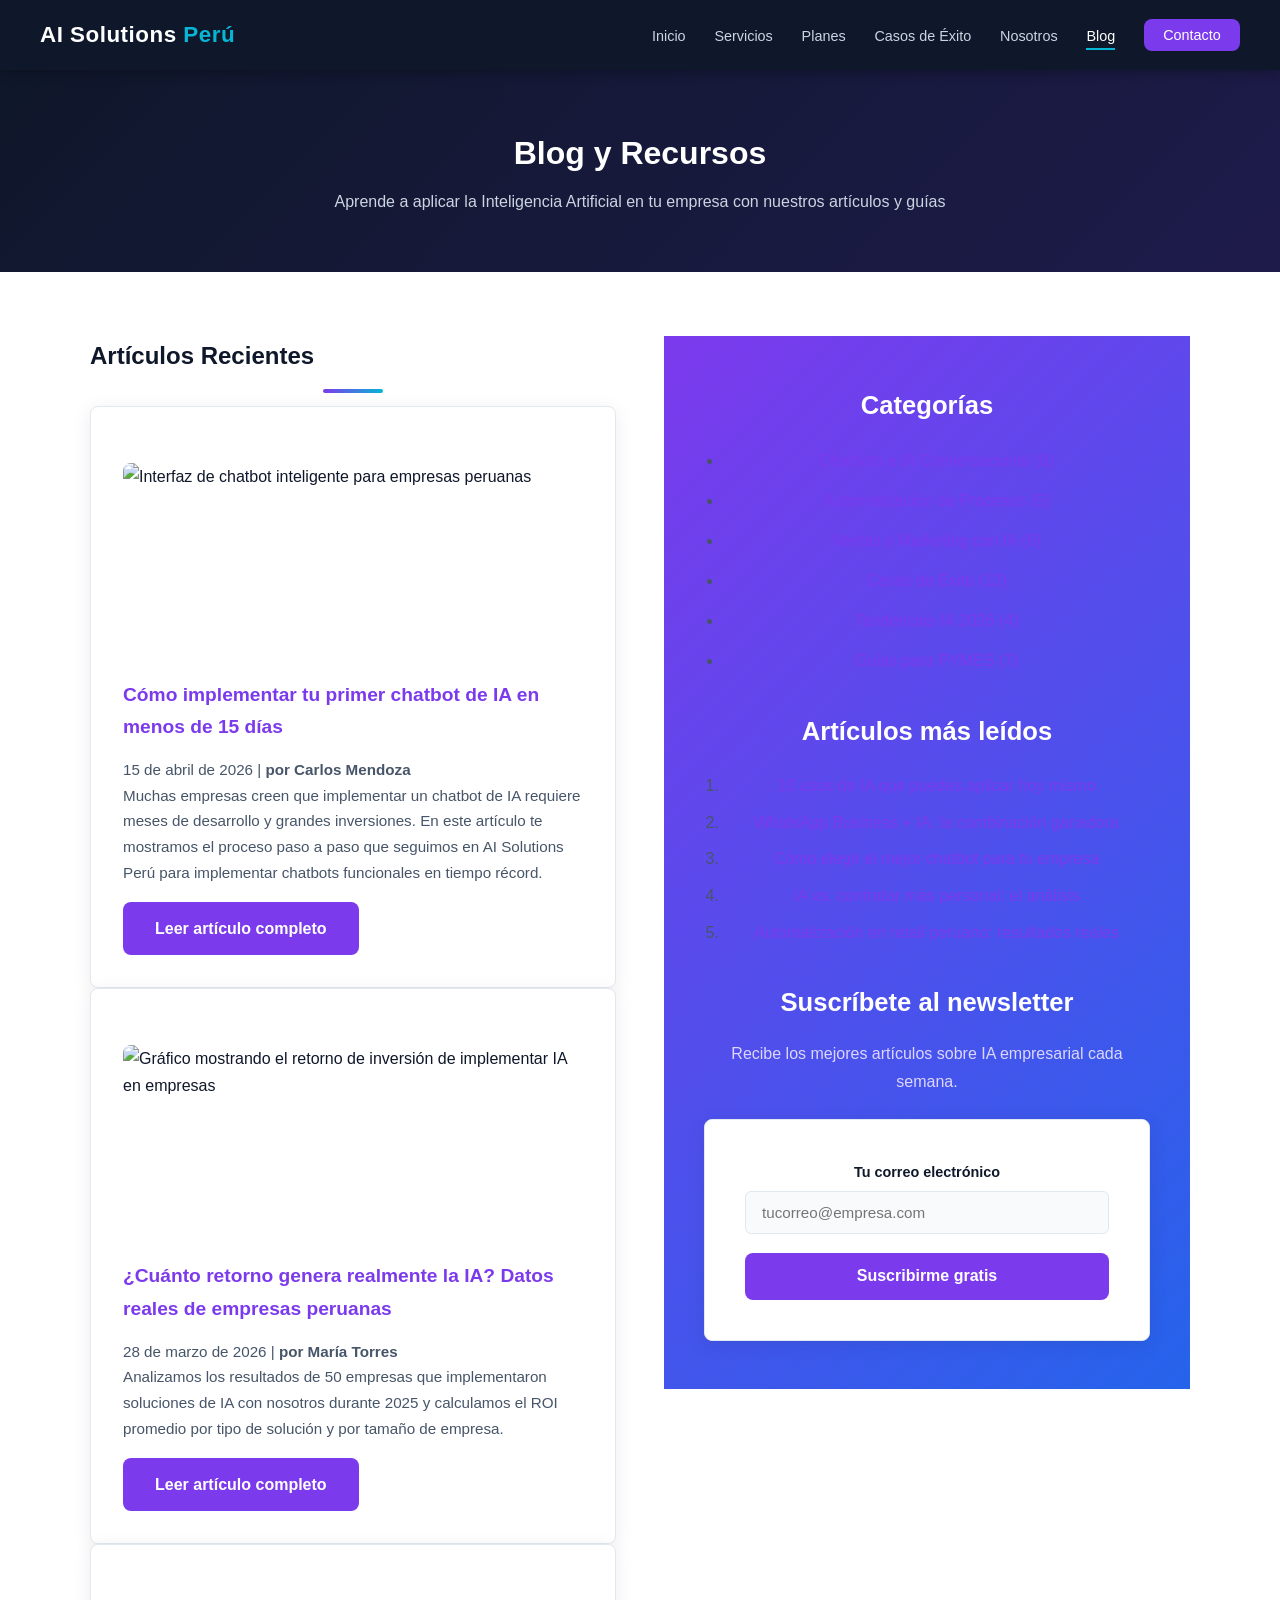
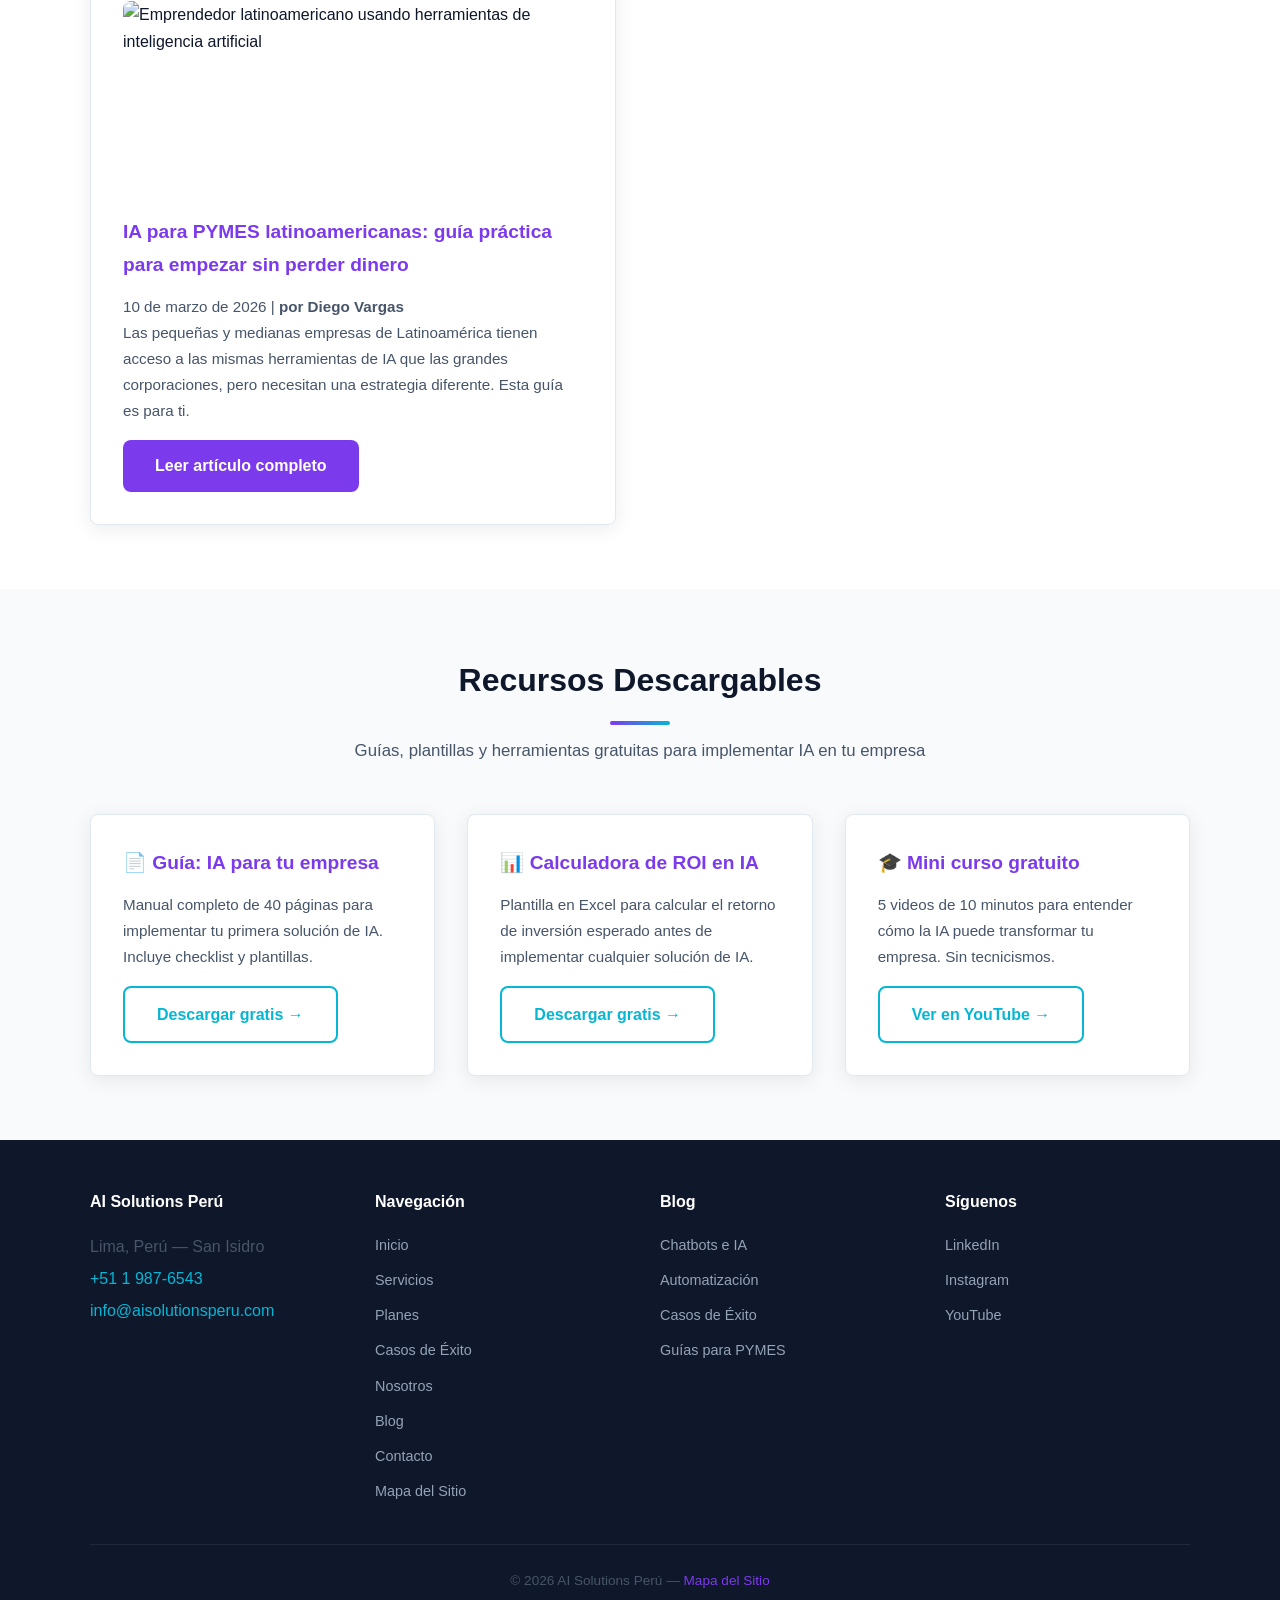
==== blog.html @ 63f5bf4a "Add files via upload" ====
<!DOCTYPE html>
<html lang="es">

<head>
    <meta charset="UTF-8">
    <meta name="viewport" content="width=device-width, initial-scale=1.0">
    <meta name="description" content="Blog y recursos sobre Inteligencia Artificial para empresas. Artículos, guías y consejos de AI Solutions Perú para potenciar tu negocio con IA.">
    <meta name="author" content="AI Solutions Perú">
    <title>Blog y Recursos | AI Solutions Perú</title>
    <link rel="stylesheet" href="css/styles.css">
</head>

<body>

    <header>
        <div class="logo-header">
            <h1>AI Solutions <span>Perú</span></h1>
        </div>
        <nav aria-label="Navegación principal">
            <ul>
                <li><a href="index.html">Inicio</a></li>
                <li><a href="servicios.html">Servicios</a></li>
                <li><a href="planes.html">Planes</a></li>
                <li><a href="casos.html">Casos de Éxito</a></li>
                <li><a href="nosotros.html">Nosotros</a></li>
                <li><a href="blog.html" class="activo">Blog</a></li>
                <li><a href="contacto.html" class="btn-nav">Contacto</a></li>
            </ul>
        </nav>
    </header>

    <main>

        <section class="banner-pagina" aria-label="Encabezado página Blog">
            <h2>Blog y Recursos</h2>
            <p>Aprende a aplicar la Inteligencia Artificial en tu empresa con nuestros artículos y guías</p>
        </section>

        <!-- SECCIÓN: Artículos principales + aside -->
        <section aria-label="Artículos del blog">
            <div class="contenedor">
                <div class="dos-columnas">

                    <!-- Columna de artículos -->
                    <div>
                        <h2>Artículos Recientes</h2>
                        <div class="linea-color"></div>

                        <!-- Artículo 1 -->
                        <article class="tarjeta" aria-label="Artículo: Cómo implementar un chatbot en tu empresa">
                            <figure>
                                <img
                                    src="https://placehold.co/600x250/7C3AED/FFFFFF?text=Chatbots+para+Empresas"
                                    alt="Interfaz de chatbot inteligente para empresas peruanas"
                                    width="600"
                                    height="250">
                            </figure>
                            <h3>Cómo implementar tu primer chatbot de IA en menos de 15 días</h3>
                            <p>
                                <time datetime="2026-04-15">15 de abril de 2026</time> |
                                <strong>por Carlos Mendoza</strong>
                            </p>
                            <p>
                                Muchas empresas creen que implementar un chatbot de IA requiere meses
                                de desarrollo y grandes inversiones. En este artículo te mostramos el
                                proceso paso a paso que seguimos en AI Solutions Perú para implementar
                                chatbots funcionales en tiempo récord.
                            </p>
                            <a href="#articulo1" class="btn-primario btn-inline">Leer artículo completo</a>
                        </article>

                        <!-- Artículo 2 -->
                        <article class="tarjeta" aria-label="Artículo: ROI de la automatización con IA">
                            <figure>
                                <img
                                    src="https://placehold.co/600x250/2563EB/FFFFFF?text=ROI+de+la+IA"
                                    alt="Gráfico mostrando el retorno de inversión de implementar IA en empresas"
                                    width="600"
                                    height="250">
                            </figure>
                            <h3>¿Cuánto retorno genera realmente la IA? Datos reales de empresas peruanas</h3>
                            <p>
                                <time datetime="2026-03-28">28 de marzo de 2026</time> |
                                <strong>por María Torres</strong>
                            </p>
                            <p>
                                Analizamos los resultados de 50 empresas que implementaron soluciones
                                de IA con nosotros durante 2025 y calculamos el ROI promedio por tipo
                                de solución y por tamaño de empresa.
                            </p>
                            <a href="#articulo2" class="btn-primario btn-inline">Leer artículo completo</a>
                        </article>

                        <!-- Artículo 3 -->
                        <article class="tarjeta" aria-label="Artículo: IA para pymes en Latinoamérica">
                            <figure>
                                <img
                                    src="https://placehold.co/600x250/06B6D4/0F172A?text=IA+para+PYMES"
                                    alt="Emprendedor latinoamericano usando herramientas de inteligencia artificial"
                                    width="600"
                                    height="250">
                            </figure>
                            <h3>IA para PYMES latinoamericanas: guía práctica para empezar sin perder dinero</h3>
                            <p>
                                <time datetime="2026-03-10">10 de marzo de 2026</time> |
                                <strong>por Diego Vargas</strong>
                            </p>
                            <p>
                                Las pequeñas y medianas empresas de Latinoamérica tienen acceso a
                                las mismas herramientas de IA que las grandes corporaciones, pero
                                necesitan una estrategia diferente. Esta guía es para ti.
                            </p>
                            <a href="#articulo3" class="btn-primario btn-inline">Leer artículo completo</a>
                        </article>
                    </div>

                    <!-- ASIDE: Sidebar del blog -->
                    <aside aria-label="Categorías y recursos del blog">

                        <div class="tarjeta tarjeta-sidebar">
                            <h3>Categorías</h3>
                            <ul class="lista-viñeta">
                                <li><a href="#">Chatbots e IA Conversacional (8)</a></li>
                                <li><a href="#">Automatización de Procesos (5)</a></li>
                                <li><a href="#">Ventas y Marketing con IA (6)</a></li>
                                <li><a href="#">Casos de Éxito (12)</a></li>
                                <li><a href="#">Tendencias IA 2026 (4)</a></li>
                                <li><a href="#">Guías para PYMES (7)</a></li>
                            </ul>
                        </div>

                        <div class="tarjeta tarjeta-sidebar">
                            <h3>Artículos más leídos</h3>
                            <ol class="lista-numerada">
                                <li><a href="#">10 usos de IA que puedes aplicar hoy mismo</a></li>
                                <li><a href="#">WhatsApp Business + IA: la combinación ganadora</a></li>
                                <li><a href="#">Cómo elegir el mejor chatbot para tu empresa</a></li>
                                <li><a href="#">IA vs. contratar más personal: el análisis</a></li>
                                <li><a href="#">Automatización en retail peruano: resultados reales</a></li>
                            </ol>
                        </div>

                        <div class="tarjeta">
                            <h3>Suscríbete al newsletter</h3>
                            <p >
                                Recibe los mejores artículos sobre IA empresarial cada semana.
                            </p>
                            <form action="#" method="post" aria-label="Formulario de suscripción al newsletter">
                                <div class="grupo-campo">
                                    <label for="email-newsletter">Tu correo electrónico</label>
                                    <input
                                        type="email"
                                        id="email-newsletter"
                                        name="email-newsletter"
                                        placeholder="tucorreo@empresa.com"
                                        required>
                                </div>
                                <button type="submit" class="btn-suscribir">
                                    Suscribirme gratis
                                </button>
                            </form>
                        </div>

                    </aside><!-- fin aside -->

                </div><!-- fin .dos-columnas -->
            </div>
        </section>

        <!-- Recursos descargables -->
        <section class="seccion-gris" aria-label="Recursos descargables">
            <div class="contenedor">
                <div class="titulo-seccion">
                    <h2>Recursos Descargables</h2>
                    <div class="linea-color"></div>
                    <p>Guías, plantillas y herramientas gratuitas para implementar IA en tu empresa</p>
                </div>
                <div class="grid-articulos">
                    <article class="tarjeta">
                        <h3>📄 Guía: IA para tu empresa</h3>
                        <p>Manual completo de 40 páginas para implementar tu primera solución de IA. Incluye checklist y plantillas.</p>
                        <a href="#" class="btn-secundario btn-inline">Descargar gratis →</a>
                    </article>
                    <article class="tarjeta">
                        <h3>📊 Calculadora de ROI en IA</h3>
                        <p>Plantilla en Excel para calcular el retorno de inversión esperado antes de implementar cualquier solución de IA.</p>
                        <a href="#" class="btn-secundario btn-inline">Descargar gratis →</a>
                    </article>
                    <article class="tarjeta">
                        <h3>🎓 Mini curso gratuito</h3>
                        <p>5 videos de 10 minutos para entender cómo la IA puede transformar tu empresa. Sin tecnicismos.</p>
                        <a href="https://www.youtube.com" target="_blank" rel="noopener noreferrer" class="btn-secundario btn-inline">Ver en YouTube →</a>
                    </article>
                </div>
            </div>
        </section>

    </main>

    <footer>
        <div class="footer-grid">
            <div>
                <h4>AI Solutions Perú</h4>
                <address>
                    Lima, Perú — San Isidro<br>
                    <a href="tel:+5119876543">+51 1 987-6543</a><br>
                    <a href="mailto:info@aisolutionsperu.com">info@aisolutionsperu.com</a>
                </address>
            </div>
            <div>
                <h4>Navegación</h4>
                <ul>
                    <li><a href="index.html">Inicio</a></li>
                    <li><a href="servicios.html">Servicios</a></li>
                    <li><a href="planes.html">Planes</a></li>
                    <li><a href="casos.html">Casos de Éxito</a></li>
                    <li><a href="nosotros.html">Nosotros</a></li>
                    <li><a href="blog.html">Blog</a></li>
                    <li><a href="contacto.html">Contacto</a></li>
                    <li><a href="sitemap.html">Mapa del Sitio</a></li>
                </ul>
            </div>
            <div>
                <h4>Blog</h4>
                <ul>
                    <li><a href="#">Chatbots e IA</a></li>
                    <li><a href="#">Automatización</a></li>
                    <li><a href="#">Casos de Éxito</a></li>
                    <li><a href="#">Guías para PYMES</a></li>
                </ul>
            </div>
            <div>
                <h4>Síguenos</h4>
                <ul>
                    <li><a href="https://www.linkedin.com" target="_blank" rel="noopener noreferrer">LinkedIn</a></li>
                    <li><a href="https://www.instagram.com" target="_blank" rel="noopener noreferrer">Instagram</a></li>
                    <li><a href="https://www.youtube.com" target="_blank" rel="noopener noreferrer">YouTube</a></li>
                </ul>
            </div>
        </div>
        <div class="footer-bottom">
            <p>&copy; <time datetime="2026">2026</time> AI Solutions Perú — <a href="sitemap.html">Mapa del Sitio</a></p>
        </div>
    </footer>

</body>
</html>
---- css/styles.css ----
/* ============================================================
   AI Solutions Perú — Hoja de estilos externa
   Archivo: css/styles.css
   Descripción: Estilos globales para el sitio web de la empresa
   Paleta: Violeta (#7C3AED), Azul (#2563EB), Cian (#06B6D4)
   ============================================================ */

/* ---------- RESET Y VARIABLES ---------- */
* {
    margin: 0;
    padding: 0;
    box-sizing: border-box;
}

:root {
    --color-primario:   #7C3AED;
    --color-secundario: #2563EB;
    --color-acento:     #06B6D4;
    --color-oscuro:     #0F172A;
    --color-gris:       #475569;
    --color-gris-claro: #94A3B8;
    --color-borde:      #E2E8F0;
    --color-fondo:      #F8FAFC;
    --color-blanco:     #FFFFFF;
    --fuente-base:      'Segoe UI', Tahoma, Geneva, Verdana, sans-serif;
    --radio-borde:      8px;
    --sombra:           0 4px 20px rgba(0, 0, 0, 0.08);
}

/* ---------- BASE ---------- */
html {
    scroll-behavior: smooth;
}

body {
    font-family: var(--fuente-base);
    color: var(--color-oscuro);
    background-color: var(--color-blanco);
    line-height: 1.7;
    font-size: 16px;
}

img {
    max-width: 100%;
    height: auto;
    display: block;
}

a {
    color: var(--color-primario);
    text-decoration: none;
    transition: color 0.3s ease;
}

a:hover {
    color: var(--color-acento);
}

ul {
    list-style: none;
}

/* ---------- ENCABEZADO / HEADER ---------- */
header {
    background-color: var(--color-oscuro);
    color: var(--color-blanco);
    padding: 1rem 2.5rem;
    display: flex;
    justify-content: space-between;
    align-items: center;
    position: sticky;
    top: 0;
    z-index: 1000;
    box-shadow: 0 2px 12px rgba(0,0,0,0.3);
}

.logo-header h1 {
    font-size: 1.4rem;
    color: var(--color-blanco);
    letter-spacing: 0.5px;
}

.logo-header h1 span {
    color: var(--color-acento);
}

/* ---------- NAVEGACIÓN ---------- */
nav ul {
    display: flex;
    gap: 1.8rem;
    align-items: center;
}

nav ul li a {
    color: #CBD5E1;
    font-size: 0.9rem;
    font-weight: 500;
    padding: 0.3rem 0;
    border-bottom: 2px solid transparent;
    transition: all 0.3s ease;
}

nav ul li a:hover,
nav ul li a.activo {
    color: var(--color-blanco);
    border-bottom-color: var(--color-acento);
}

nav ul li a.btn-nav {
    background-color: var(--color-primario);
    color: var(--color-blanco);
    padding: 0.5rem 1.2rem;
    border-radius: var(--radio-borde);
    border-bottom: none;
}

nav ul li a.btn-nav:hover {
    background-color: var(--color-acento);
}

/* ---------- MAIN ---------- */
main {
    min-height: 70vh;
}

/* ---------- SECCIONES ---------- */
section {
    padding: 4rem 2.5rem;
}

.contenedor {
    max-width: 1100px;
    margin: 0 auto;
}

/* ---------- HERO ---------- */
.hero {
    background: linear-gradient(135deg, var(--color-oscuro) 0%, #1E1B4B 50%, #0C4A6E 100%);
    color: var(--color-blanco);
    text-align: center;
    padding: 6rem 2.5rem;
}

.hero h2 {
    font-size: 2.6rem;
    margin-bottom: 1.2rem;
    line-height: 1.2;
}

.hero h2 span {
    color: var(--color-acento);
}

.hero p {
    font-size: 1.15rem;
    color: #CBD5E1;
    margin-bottom: 2rem;
    max-width: 640px;
    margin-left: auto;
    margin-right: auto;
}

.hero-botones {
    display: flex;
    gap: 1rem;
    justify-content: center;
    flex-wrap: wrap;
}

/* ---------- BOTONES ---------- */
.btn-primario {
    display: inline-block;
    background-color: var(--color-primario);
    color: var(--color-blanco);
    padding: 0.8rem 2rem;
    border-radius: var(--radio-borde);
    font-weight: 600;
    transition: background-color 0.3s ease, transform 0.2s ease;
}

.btn-primario:hover {
    background-color: #6D28D9;
    color: var(--color-blanco);
    transform: translateY(-2px);
}

.btn-secundario {
    display: inline-block;
    border: 2px solid var(--color-acento);
    color: var(--color-acento);
    padding: 0.8rem 2rem;
    border-radius: var(--radio-borde);
    font-weight: 600;
    transition: all 0.3s ease;
}

.btn-secundario:hover {
    background-color: var(--color-acento);
    color: var(--color-oscuro);
}

/* ---------- TÍTULOS DE SECCIÓN ---------- */
.titulo-seccion {
    text-align: center;
    margin-bottom: 3rem;
}

.titulo-seccion h2 {
    font-size: 2rem;
    color: var(--color-oscuro);
    margin-bottom: 0.5rem;
}

.titulo-seccion p {
    color: var(--color-gris);
    font-size: 1.05rem;
    max-width: 600px;
    margin: 0 auto;
}

.linea-color {
    width: 60px;
    height: 4px;
    background: linear-gradient(90deg, var(--color-primario), var(--color-acento));
    margin: 0.8rem auto;
    border-radius: 2px;
}

/* ---------- GRID DE ARTÍCULOS ---------- */
.grid-articulos {
    display: grid;
    grid-template-columns: repeat(auto-fit, minmax(240px, 1fr));
    gap: 2rem;
}

/* ---------- ARTICLE / TARJETA ---------- */
article.tarjeta {
    background-color: var(--color-blanco);
    border: 1px solid var(--color-borde);
    border-radius: var(--radio-borde);
    padding: 2rem;
    box-shadow: var(--sombra);
    transition: transform 0.3s ease, box-shadow 0.3s ease;
}

article.tarjeta:hover {
    transform: translateY(-4px);
    box-shadow: 0 8px 30px rgba(124, 58, 237, 0.12);
}

article.tarjeta h3 {
    color: var(--color-primario);
    font-size: 1.2rem;
    margin-bottom: 0.8rem;
}

article.tarjeta p {
    color: var(--color-gris);
    font-size: 0.95rem;
}

article.tarjeta ul {
    list-style: disc;
    padding-left: 1.2rem;
    color: var(--color-gris);
    font-size: 0.9rem;
    margin-top: 0.8rem;
}

article.tarjeta ul li {
    margin-bottom: 0.4rem;
}

.icono-servicio {
    font-size: 2.2rem;
    margin-bottom: 1rem;
}

/* ---------- SECTION FONDO GRIS ---------- */
.seccion-gris {
    background-color: var(--color-fondo);
}

/* ---------- ASIDE ---------- */
aside {
    background: linear-gradient(135deg, var(--color-primario), var(--color-secundario));
    color: var(--color-blanco);
    padding: 3rem 2.5rem;
    text-align: center;
}

aside h3 {
    font-size: 1.6rem;
    margin-bottom: 1rem;
}

aside p {
    margin-bottom: 1.5rem;
    color: #DDD6FE;
    max-width: 500px;
    margin-left: auto;
    margin-right: auto;
}

aside .btn-cta {
    display: inline-block;
    background-color: var(--color-blanco);
    color: var(--color-primario);
    padding: 0.9rem 2.5rem;
    border-radius: var(--radio-borde);
    font-weight: 700;
    font-size: 1rem;
    transition: transform 0.3s ease;
}

aside .btn-cta:hover {
    transform: scale(1.05);
    color: var(--color-primario);
}

/* ---------- TABLA DE PLANES ---------- */
.tabla-contenedor {
    overflow-x: auto;
}

table {
    width: 100%;
    border-collapse: collapse;
    margin-top: 1rem;
    font-size: 0.95rem;
}

table caption {
    font-size: 1rem;
    font-weight: 600;
    color: var(--color-gris);
    margin-bottom: 1rem;
    text-align: left;
}

thead {
    background: linear-gradient(135deg, var(--color-primario), var(--color-secundario));
    color: var(--color-blanco);
}

thead th {
    padding: 1rem 1.5rem;
    text-align: center;
    font-size: 1rem;
}

thead th:first-child {
    text-align: left;
}

tbody tr {
    border-bottom: 1px solid var(--color-borde);
    transition: background-color 0.2s;
}

tbody tr:hover {
    background-color: #EDE9FE;
}

tbody td {
    padding: 0.9rem 1.5rem;
    color: var(--color-gris);
    text-align: center;
}

tbody td:first-child {
    text-align: left;
    color: var(--color-oscuro);
    font-weight: 500;
}

tfoot {
    background-color: var(--color-fondo);
}

tfoot td {
    padding: 0.8rem 1.5rem;
    font-size: 0.85rem;
    color: var(--color-gris-claro);
}

.check { color: #10B981; font-weight: bold; }
.cruz  { color: #EF4444; font-weight: bold; }
.plan-destacado { background-color: #EDE9FE; }

/* ---------- FORMULARIO ---------- */
form {
    background-color: var(--color-blanco);
    border: 1px solid var(--color-borde);
    border-radius: var(--radio-borde);
    padding: 2.5rem;
    box-shadow: var(--sombra);
}

fieldset {
    border: 1px solid var(--color-borde);
    border-radius: var(--radio-borde);
    padding: 1.5rem;
    margin-bottom: 1.5rem;
}

legend {
    color: var(--color-primario);
    font-weight: 600;
    padding: 0 0.5rem;
    font-size: 1rem;
}

.grupo-campo {
    margin-bottom: 1.2rem;
}

label {
    display: block;
    font-size: 0.9rem;
    font-weight: 600;
    color: var(--color-oscuro);
    margin-bottom: 0.4rem;
}

input[type="text"],
input[type="email"],
input[type="tel"],
input[type="number"],
select,
textarea {
    width: 100%;
    padding: 0.75rem 1rem;
    border: 1px solid var(--color-borde);
    border-radius: 6px;
    font-size: 0.95rem;
    font-family: var(--fuente-base);
    color: var(--color-oscuro);
    background-color: var(--color-fondo);
    transition: border-color 0.3s ease, box-shadow 0.3s ease;
}

input:focus,
select:focus,
textarea:focus {
    outline: none;
    border-color: var(--color-primario);
    box-shadow: 0 0 0 3px rgba(124, 58, 237, 0.15);
}

textarea {
    resize: vertical;
    min-height: 130px;
}

button[type="submit"] {
    background-color: var(--color-primario);
    color: var(--color-blanco);
    border: none;
    padding: 0.9rem 2.5rem;
    border-radius: var(--radio-borde);
    font-size: 1rem;
    font-weight: 600;
    cursor: pointer;
    transition: background-color 0.3s ease, transform 0.2s ease;
    width: 100%;
}

button[type="submit"]:hover {
    background-color: #6D28D9;
    transform: translateY(-2px);
}

/* ---------- BLOCKQUOTE / TESTIMONIO ---------- */
blockquote {
    border-left: 4px solid var(--color-primario);
    padding: 1.2rem 1.5rem;
    background-color: var(--color-fondo);
    border-radius: 0 var(--radio-borde) var(--radio-borde) 0;
    margin: 1.5rem 0;
    font-style: italic;
    color: var(--color-gris);
}

blockquote cite {
    display: block;
    margin-top: 0.8rem;
    font-style: normal;
    font-weight: 600;
    color: var(--color-primario);
    font-size: 0.9rem;
}

/* ---------- FIGURE ---------- */
figure {
    margin: 1.5rem 0;
}

figure img {
    border-radius: var(--radio-borde);
    width: 100%;
}

figcaption {
    text-align: center;
    font-size: 0.85rem;
    color: var(--color-gris-claro);
    margin-top: 0.5rem;
    font-style: italic;
}

/* ---------- ADDRESS ---------- */
address {
    font-style: normal;
    color: var(--color-gris);
    line-height: 2;
}

address a {
    color: var(--color-acento);
}

/* ---------- LISTA DE DEFINICIÓN ---------- */
dl {
    margin: 1rem 0;
}

dt {
    font-weight: 700;
    color: var(--color-primario);
    margin-top: 1rem;
}

dd {
    padding-left: 1.5rem;
    color: var(--color-gris);
}

/* ---------- MAPA DE SITIO ---------- */
.mapa-sitio ul {
    list-style: disc;
    padding-left: 1.5rem;
    color: var(--color-gris);
    line-height: 2.2;
}

.mapa-sitio > ul > li {
    font-weight: 700;
    color: var(--color-primario);
    font-size: 1.05rem;
}

.mapa-sitio > ul > li > ul {
    font-weight: 400;
    color: var(--color-gris);
    font-size: 0.95rem;
}

/* ---------- FOOTER ---------- */
footer {
    background-color: var(--color-oscuro);
    color: #94A3B8;
    padding: 3rem 2.5rem 1.5rem;
}

.footer-grid {
    display: grid;
    grid-template-columns: repeat(auto-fit, minmax(200px, 1fr));
    gap: 2.5rem;
    max-width: 1100px;
    margin: 0 auto;
    padding-bottom: 2rem;
    border-bottom: 1px solid #1E293B;
}

footer h4 {
    color: var(--color-blanco);
    margin-bottom: 1rem;
    font-size: 1rem;
}

footer ul {
    list-style: none;
}

footer ul li {
    margin-bottom: 0.5rem;
}

footer ul li a {
    color: #94A3B8;
    font-size: 0.9rem;
    transition: color 0.3s;
}

footer ul li a:hover {
    color: var(--color-acento);
}

.footer-bottom {
    text-align: center;
    padding-top: 1.5rem;
    font-size: 0.85rem;
    color: #475569;
    max-width: 1100px;
    margin: 0 auto;
}

/* ---------- PÁGINA INTERNA HEADER ---------- */
.banner-pagina {
    background: linear-gradient(135deg, var(--color-oscuro), #1E1B4B);
    color: var(--color-blanco);
    padding: 3.5rem 2.5rem;
    text-align: center;
}

.banner-pagina h2 {
    font-size: 2rem;
    margin-bottom: 0.5rem;
}

.banner-pagina p {
    color: #CBD5E1;
}

/* ---------- COLUMNAS ---------- */
.dos-columnas {
    display: grid;
    grid-template-columns: 1fr 1fr;
    gap: 3rem;
    align-items: start;
}

@media (max-width: 768px) {
    .dos-columnas { grid-template-columns: 1fr; }
    header { flex-direction: column; gap: 1rem; }
    nav ul { flex-wrap: wrap; gap: 0.8rem; justify-content: center; }
    .hero h2 { font-size: 1.8rem; }
}

/* ---------- CLASES UTILITARIAS ---------- */
.mt-1   { margin-top: 1rem; }
.mb-2   { margin-bottom: 2rem; }
.mb-25  { margin-bottom: 2.5rem; }
.texto-gris   { color: var(--color-gris); }
.texto-oscuro { color: var(--color-oscuro); }
.texto-centro { text-align: center; }

.btn-inline {
    display: inline-block;
    margin-top: 1rem;
}

/* Listas internas con viñetas */
.lista-viñeta {
    list-style: disc;
    padding-left: 1.5rem;
    color: var(--color-gris);
    margin-top: 0.5rem;
}

.lista-viñeta li { margin-bottom: 0.3rem; }

.lista-numerada {
    padding-left: 1.5rem;
    color: var(--color-gris);
    margin-top: 0.5rem;
}

.lista-numerada li { margin-bottom: 0.3rem; }

/* Lista de valores (dos columnas) */
.lista-valores {
    list-style: disc;
    padding-left: 2rem;
    color: var(--color-gris);
    columns: 2;
    gap: 2rem;
}

/* Sidebar blog */
.tarjeta-sidebar { margin-bottom: 2rem; }
.tarjeta-sidebar p { color: var(--color-gris); font-size: 0.9rem; margin-bottom: 1rem; }
.tarjeta-sidebar ul { list-style: disc; padding-left: 1.2rem; color: var(--color-gris); line-height: 2.2; }
.tarjeta-sidebar ol { padding-left: 1.2rem; color: var(--color-gris); line-height: 2; }

/* Botón suscripción */
.btn-suscribir {
    width: 100%;
    padding: 0.7rem;
    background-color: var(--color-primario);
    color: var(--color-blanco);
    border: none;
    border-radius: var(--radio-borde);
    cursor: pointer;
    font-weight: 600;
    font-size: 0.95rem;
    transition: background-color 0.3s;
}
.btn-suscribir:hover { background-color: #6D28D9; }

/* Figura centrada */
.figura-centrada {
    max-width: 700px;
    margin: 0 auto;
}
.figura-media {
    max-width: 600px;
    margin: 0 auto;
}

/* Párrafo de descripción debajo de h2 */
.parrafo-descripcion {
    color: var(--color-gris);
    margin-bottom: 1.5rem;
}

/* Tabla inline */
.tabla-horarios { margin-top: 0.5rem; }

/* iframe mapa */
.iframe-mapa {
    border: 0;
    border-radius: var(--radio-borde);
}

/* CTA centrado */
.cta-centrado {
    text-align: center;
    margin-top: 2.5rem;
}

/* Subtítulo de card */
.subtitulo-tarjeta {
    color: var(--color-gris);
    font-size: 0.95rem;
    margin-bottom: 0.5rem;
}

/* Sección valores */
.titulo-valores {
    text-align: center;
    margin-bottom: 1.5rem;
    color: var(--color-oscuro);
}

/* Bloque de valores */
.bloque-valores { margin-top: 2.5rem; }
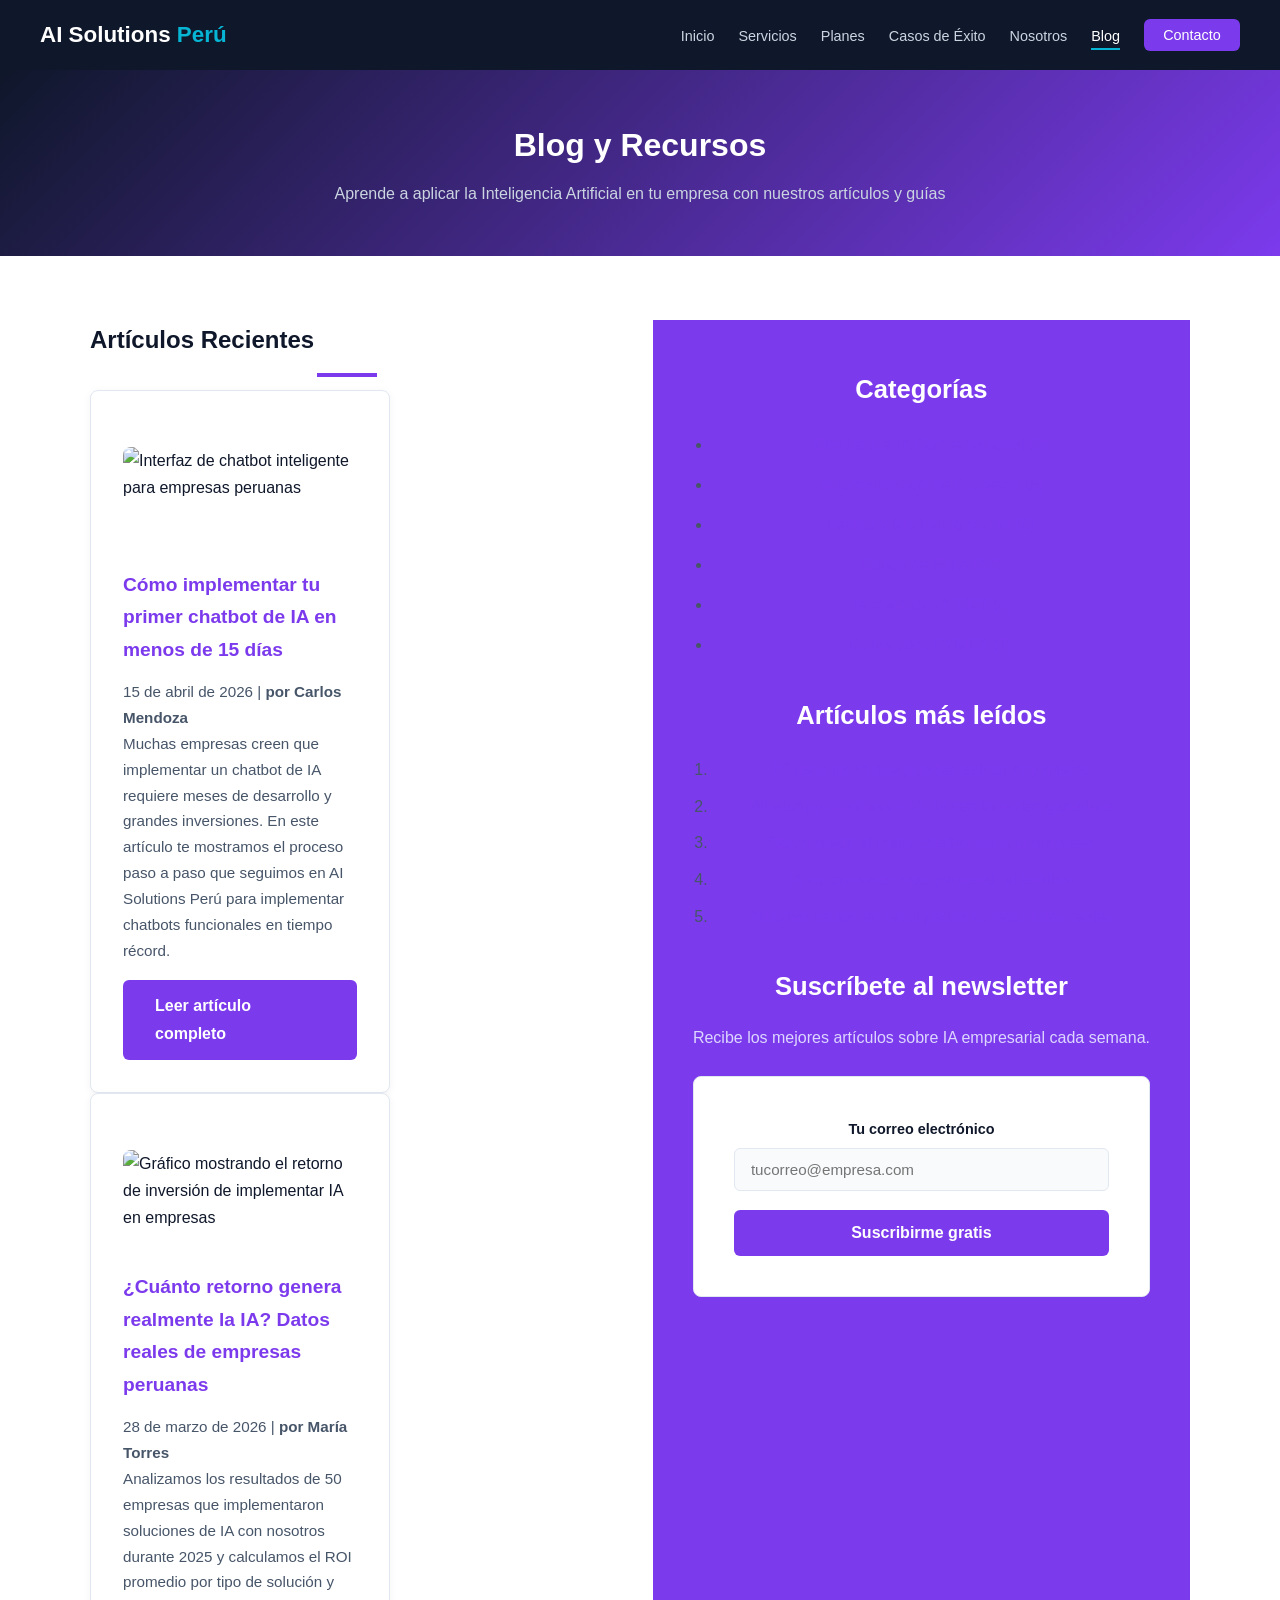
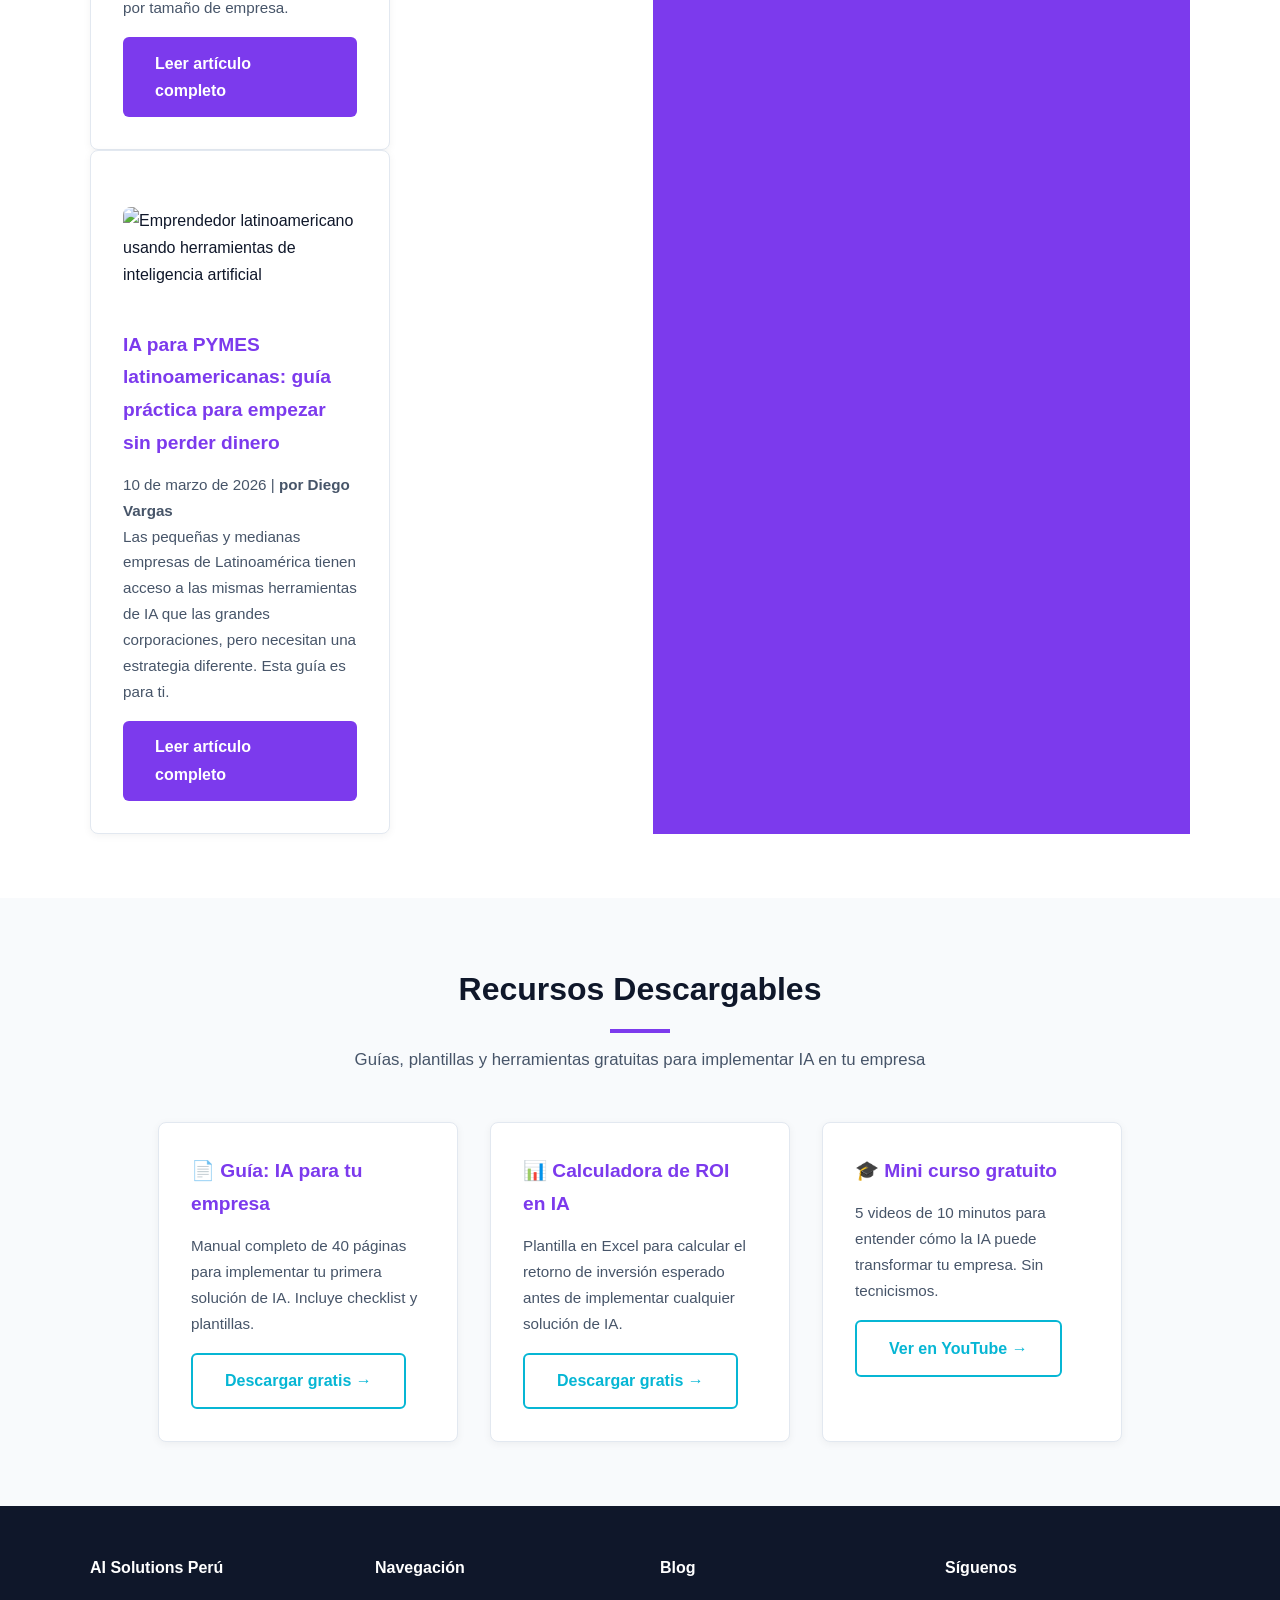
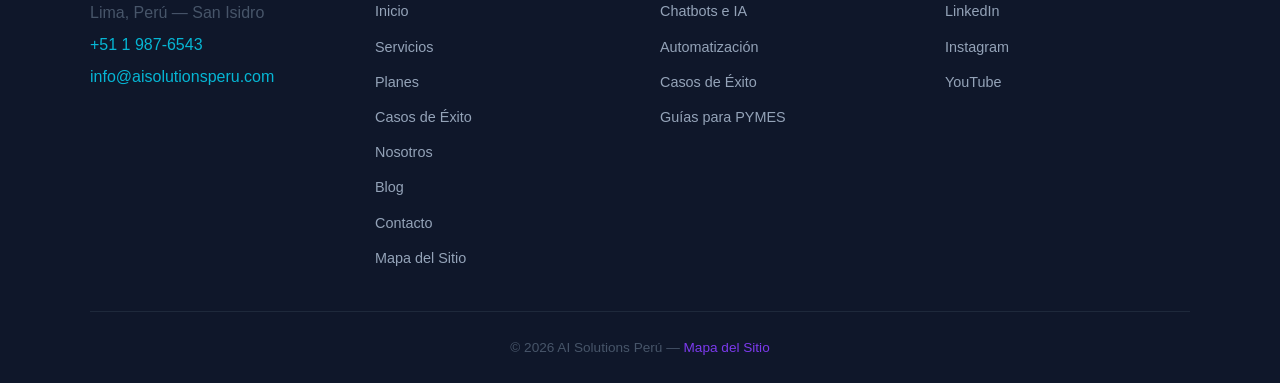
==== commit 6f6dd46c: "Add files via upload" ====
--- a/blog.html
+++ b/blog.html
@@ -16,7 +16,7 @@
         <div class="logo-header">
             <h1>AI Solutions <span>Perú</span></h1>
         </div>
-        <nav aria-label="Navegación principal">
+        <nav aria-label="Navegacion principal">
             <ul>
                 <li><a href="index.html">Inicio</a></li>
                 <li><a href="servicios.html">Servicios</a></li>
@@ -31,13 +31,13 @@
 
     <main>
 
-        <section class="banner-pagina" aria-label="Encabezado página Blog">
+        <section class="banner-pagina">
             <h2>Blog y Recursos</h2>
             <p>Aprende a aplicar la Inteligencia Artificial en tu empresa con nuestros artículos y guías</p>
         </section>
 
-        <!-- SECCIÓN: Artículos principales + aside -->
-        <section aria-label="Artículos del blog">
+        <!-- Seccion: Artículos principales + aside -->
+        <section>
             <div class="contenedor">
                 <div class="dos-columnas">
 
@@ -47,7 +47,7 @@
                         <div class="linea-color"></div>
 
                         <!-- Artículo 1 -->
-                        <article class="tarjeta" aria-label="Artículo: Cómo implementar un chatbot en tu empresa">
+                        <article class="tarjeta">
                             <figure>
                                 <img
                                     src="https://placehold.co/600x250/7C3AED/FFFFFF?text=Chatbots+para+Empresas"
@@ -70,7 +70,7 @@
                         </article>
 
                         <!-- Artículo 2 -->
-                        <article class="tarjeta" aria-label="Artículo: ROI de la automatización con IA">
+                        <article class="tarjeta">
                             <figure>
                                 <img
                                     src="https://placehold.co/600x250/2563EB/FFFFFF?text=ROI+de+la+IA"
@@ -92,7 +92,7 @@
                         </article>
 
                         <!-- Artículo 3 -->
-                        <article class="tarjeta" aria-label="Artículo: IA para pymes en Latinoamérica">
+                        <article class="tarjeta">
                             <figure>
                                 <img
                                     src="https://placehold.co/600x250/06B6D4/0F172A?text=IA+para+PYMES"
@@ -114,12 +114,12 @@
                         </article>
                     </div>
 
-                    <!-- ASIDE: Sidebar del blog -->
-                    <aside aria-label="Categorías y recursos del blog">
+                    <!-- Aside CTA -->
+                    <aside>
 
                         <div class="tarjeta tarjeta-sidebar">
                             <h3>Categorías</h3>
-                            <ul class="lista-viñeta">
+                            <ul class="lista-vineta">
                                 <li><a href="#">Chatbots e IA Conversacional (8)</a></li>
                                 <li><a href="#">Automatización de Procesos (5)</a></li>
                                 <li><a href="#">Ventas y Marketing con IA (6)</a></li>
@@ -145,7 +145,7 @@
                             <p >
                                 Recibe los mejores artículos sobre IA empresarial cada semana.
                             </p>
-                            <form action="#" method="post" aria-label="Formulario de suscripción al newsletter">
+                            <form action="#" method="post">
                                 <div class="grupo-campo">
                                     <label for="email-newsletter">Tu correo electrónico</label>
                                     <input
@@ -161,14 +161,12 @@
                             </form>
                         </div>
 
-                    </aside><!-- fin aside -->
-
-                </div><!-- fin .dos-columnas -->
-            </div>
+                    </aside>
+                </div>            </div>
         </section>
 
         <!-- Recursos descargables -->
-        <section class="seccion-gris" aria-label="Recursos descargables">
+        <section class="seccion-gris">
             <div class="contenedor">
                 <div class="titulo-seccion">
                     <h2>Recursos Descargables</h2>
@@ -189,7 +187,7 @@
                     <article class="tarjeta">
                         <h3>🎓 Mini curso gratuito</h3>
                         <p>5 videos de 10 minutos para entender cómo la IA puede transformar tu empresa. Sin tecnicismos.</p>
-                        <a href="https://www.youtube.com" target="_blank" rel="noopener noreferrer" class="btn-secundario btn-inline">Ver en YouTube →</a>
+                        <a href="https://www.youtube.com" target="_blank" class="btn-secundario btn-inline">Ver en YouTube →</a>
                     </article>
                 </div>
             </div>
@@ -232,14 +230,14 @@
             <div>
                 <h4>Síguenos</h4>
                 <ul>
-                    <li><a href="https://www.linkedin.com" target="_blank" rel="noopener noreferrer">LinkedIn</a></li>
-                    <li><a href="https://www.instagram.com" target="_blank" rel="noopener noreferrer">Instagram</a></li>
-                    <li><a href="https://www.youtube.com" target="_blank" rel="noopener noreferrer">YouTube</a></li>
+                    <li><a href="https://www.linkedin.com" target="_blank">LinkedIn</a></li>
+                    <li><a href="https://www.instagram.com" target="_blank">Instagram</a></li>
+                    <li><a href="https://www.youtube.com" target="_blank">YouTube</a></li>
                 </ul>
             </div>
         </div>
         <div class="footer-bottom">
-            <p>&copy; <time datetime="2026">2026</time> AI Solutions Perú — <a href="sitemap.html">Mapa del Sitio</a></p>
+            <p>&copy; 2026 AI Solutions Perú — <a href="sitemap.html">Mapa del Sitio</a></p>
         </div>
     </footer>
 
--- a/css/styles.css
+++ b/css/styles.css
@@ -1,41 +1,17 @@
-/* ============================================================
-   AI Solutions Perú — Hoja de estilos externa
-   Archivo: css/styles.css
-   Descripción: Estilos globales para el sitio web de la empresa
-   Paleta: Violeta (#7C3AED), Azul (#2563EB), Cian (#06B6D4)
-   ============================================================ */
-
-/* ---------- RESET Y VARIABLES ---------- */
+/* AI Solutions Peru - hoja de estilos */
+/* Carlos Eduardo - Desarrollo Web - Ciclo 1 */
+
+/* ---------- Reset basico ---------- */
 * {
     margin: 0;
     padding: 0;
     box-sizing: border-box;
 }
 
-:root {
-    --color-primario:   #7C3AED;
-    --color-secundario: #2563EB;
-    --color-acento:     #06B6D4;
-    --color-oscuro:     #0F172A;
-    --color-gris:       #475569;
-    --color-gris-claro: #94A3B8;
-    --color-borde:      #E2E8F0;
-    --color-fondo:      #F8FAFC;
-    --color-blanco:     #FFFFFF;
-    --fuente-base:      'Segoe UI', Tahoma, Geneva, Verdana, sans-serif;
-    --radio-borde:      8px;
-    --sombra:           0 4px 20px rgba(0, 0, 0, 0.08);
-}
-
-/* ---------- BASE ---------- */
-html {
-    scroll-behavior: smooth;
-}
-
 body {
-    font-family: var(--fuente-base);
-    color: var(--color-oscuro);
-    background-color: var(--color-blanco);
+    font-family: 'Segoe UI', Tahoma, Geneva, Verdana, sans-serif;
+    color: #0F172A;
+    background-color: #FFFFFF;
     line-height: 1.7;
     font-size: 16px;
 }
@@ -47,83 +23,74 @@
 }
 
 a {
-    color: var(--color-primario);
+    color: #7C3AED;
     text-decoration: none;
-    transition: color 0.3s ease;
 }
 
 a:hover {
-    color: var(--color-acento);
+    color: #06B6D4;
 }
 
 ul {
     list-style: none;
 }
 
-/* ---------- ENCABEZADO / HEADER ---------- */
+/* ---------- Header ---------- */
 header {
-    background-color: var(--color-oscuro);
-    color: var(--color-blanco);
+    background-color: #0F172A;
+    color: #FFFFFF;
     padding: 1rem 2.5rem;
     display: flex;
     justify-content: space-between;
     align-items: center;
-    position: sticky;
-    top: 0;
-    z-index: 1000;
-    box-shadow: 0 2px 12px rgba(0,0,0,0.3);
 }
 
 .logo-header h1 {
     font-size: 1.4rem;
-    color: var(--color-blanco);
-    letter-spacing: 0.5px;
+    color: #FFFFFF;
 }
 
 .logo-header h1 span {
-    color: var(--color-acento);
-}
-
-/* ---------- NAVEGACIÓN ---------- */
+    color: #06B6D4;
+}
+
+/* ---------- Navegacion ---------- */
 nav ul {
     display: flex;
-    gap: 1.8rem;
+    gap: 1.5rem;
     align-items: center;
 }
 
 nav ul li a {
     color: #CBD5E1;
     font-size: 0.9rem;
-    font-weight: 500;
     padding: 0.3rem 0;
     border-bottom: 2px solid transparent;
-    transition: all 0.3s ease;
 }
 
 nav ul li a:hover,
 nav ul li a.activo {
-    color: var(--color-blanco);
-    border-bottom-color: var(--color-acento);
+    color: #FFFFFF;
+    border-bottom: 2px solid #06B6D4;
 }
 
 nav ul li a.btn-nav {
-    background-color: var(--color-primario);
-    color: var(--color-blanco);
+    background-color: #7C3AED;
+    color: #FFFFFF;
     padding: 0.5rem 1.2rem;
-    border-radius: var(--radio-borde);
+    border-radius: 6px;
     border-bottom: none;
 }
 
 nav ul li a.btn-nav:hover {
-    background-color: var(--color-acento);
-}
-
-/* ---------- MAIN ---------- */
+    background-color: #06B6D4;
+}
+
+/* ---------- Main ---------- */
 main {
     min-height: 70vh;
 }
 
-/* ---------- SECCIONES ---------- */
 section {
     padding: 4rem 2.5rem;
 }
@@ -133,26 +100,25 @@
     margin: 0 auto;
 }
 
-/* ---------- HERO ---------- */
+/* ---------- Hero (portada) ---------- */
 .hero {
-    background: linear-gradient(135deg, var(--color-oscuro) 0%, #1E1B4B 50%, #0C4A6E 100%);
-    color: var(--color-blanco);
+    background: linear-gradient(135deg, #0F172A, #7C3AED);
+    color: #FFFFFF;
     text-align: center;
     padding: 6rem 2.5rem;
 }
 
 .hero h2 {
-    font-size: 2.6rem;
-    margin-bottom: 1.2rem;
-    line-height: 1.2;
+    font-size: 2.5rem;
+    margin-bottom: 1rem;
 }
 
 .hero h2 span {
-    color: var(--color-acento);
+    color: #06B6D4;
 }
 
 .hero p {
-    font-size: 1.15rem;
+    font-size: 1.1rem;
     color: #CBD5E1;
     margin-bottom: 2rem;
     max-width: 640px;
@@ -167,39 +133,36 @@
     flex-wrap: wrap;
 }
 
-/* ---------- BOTONES ---------- */
+/* ---------- Botones ---------- */
 .btn-primario {
     display: inline-block;
-    background-color: var(--color-primario);
-    color: var(--color-blanco);
+    background-color: #7C3AED;
+    color: #FFFFFF;
     padding: 0.8rem 2rem;
-    border-radius: var(--radio-borde);
+    border-radius: 6px;
     font-weight: 600;
-    transition: background-color 0.3s ease, transform 0.2s ease;
 }
 
 .btn-primario:hover {
     background-color: #6D28D9;
-    color: var(--color-blanco);
-    transform: translateY(-2px);
+    color: #FFFFFF;
 }
 
 .btn-secundario {
     display: inline-block;
-    border: 2px solid var(--color-acento);
-    color: var(--color-acento);
+    border: 2px solid #06B6D4;
+    color: #06B6D4;
     padding: 0.8rem 2rem;
-    border-radius: var(--radio-borde);
+    border-radius: 6px;
     font-weight: 600;
-    transition: all 0.3s ease;
 }
 
 .btn-secundario:hover {
-    background-color: var(--color-acento);
-    color: var(--color-oscuro);
-}
-
-/* ---------- TÍTULOS DE SECCIÓN ---------- */
+    background-color: #06B6D4;
+    color: #0F172A;
+}
+
+/* ---------- Titulos de seccion ---------- */
 .titulo-seccion {
     text-align: center;
     margin-bottom: 3rem;
@@ -207,12 +170,12 @@
 
 .titulo-seccion h2 {
     font-size: 2rem;
-    color: var(--color-oscuro);
+    color: #0F172A;
     margin-bottom: 0.5rem;
 }
 
 .titulo-seccion p {
-    color: var(--color-gris);
+    color: #475569;
     font-size: 1.05rem;
     max-width: 600px;
     margin: 0 auto;
@@ -221,48 +184,55 @@
 .linea-color {
     width: 60px;
     height: 4px;
-    background: linear-gradient(90deg, var(--color-primario), var(--color-acento));
+    background-color: #7C3AED;
     margin: 0.8rem auto;
-    border-radius: 2px;
-}
-
-/* ---------- GRID DE ARTÍCULOS ---------- */
+}
+
+/* ---------- Grid de tarjetas (con flexbox) ---------- */
 .grid-articulos {
-    display: grid;
-    grid-template-columns: repeat(auto-fit, minmax(240px, 1fr));
+    display: flex;
+    flex-wrap: wrap;
     gap: 2rem;
-}
-
-/* ---------- ARTICLE / TARJETA ---------- */
+    justify-content: center;
+}
+
+/* ---------- Tarjetas ---------- */
 article.tarjeta {
-    background-color: var(--color-blanco);
-    border: 1px solid var(--color-borde);
-    border-radius: var(--radio-borde);
+    flex: 1 1 240px;
+    max-width: 300px;
+    background-color: #FFFFFF;
+    border: 1px solid #E2E8F0;
+    border-radius: 8px;
     padding: 2rem;
-    box-shadow: var(--sombra);
-    transition: transform 0.3s ease, box-shadow 0.3s ease;
+    box-shadow: 0 2px 8px rgba(0, 0, 0, 0.05);
 }
 
 article.tarjeta:hover {
-    transform: translateY(-4px);
-    box-shadow: 0 8px 30px rgba(124, 58, 237, 0.12);
+    box-shadow: 0 4px 16px rgba(0, 0, 0, 0.1);
+    border-color: #7C3AED;
 }
 
 article.tarjeta h3 {
-    color: var(--color-primario);
+    color: #7C3AED;
     font-size: 1.2rem;
     margin-bottom: 0.8rem;
 }
 
+article.tarjeta h4 {
+    color: #475569;
+    font-size: 0.95rem;
+    margin-bottom: 0.8rem;
+}
+
 article.tarjeta p {
-    color: var(--color-gris);
+    color: #475569;
     font-size: 0.95rem;
 }
 
 article.tarjeta ul {
     list-style: disc;
     padding-left: 1.2rem;
-    color: var(--color-gris);
+    color: #475569;
     font-size: 0.9rem;
     margin-top: 0.8rem;
 }
@@ -276,15 +246,15 @@
     margin-bottom: 1rem;
 }
 
-/* ---------- SECTION FONDO GRIS ---------- */
+/* ---------- Seccion fondo gris ---------- */
 .seccion-gris {
-    background-color: var(--color-fondo);
-}
-
-/* ---------- ASIDE ---------- */
+    background-color: #F8FAFC;
+}
+
+/* ---------- Aside (CTA) ---------- */
 aside {
-    background: linear-gradient(135deg, var(--color-primario), var(--color-secundario));
-    color: var(--color-blanco);
+    background-color: #7C3AED;
+    color: #FFFFFF;
     padding: 3rem 2.5rem;
     text-align: center;
 }
@@ -304,21 +274,19 @@
 
 aside .btn-cta {
     display: inline-block;
-    background-color: var(--color-blanco);
-    color: var(--color-primario);
+    background-color: #FFFFFF;
+    color: #7C3AED;
     padding: 0.9rem 2.5rem;
-    border-radius: var(--radio-borde);
+    border-radius: 6px;
     font-weight: 700;
-    font-size: 1rem;
-    transition: transform 0.3s ease;
 }
 
 aside .btn-cta:hover {
-    transform: scale(1.05);
-    color: var(--color-primario);
-}
-
-/* ---------- TABLA DE PLANES ---------- */
+    background-color: #DDD6FE;
+    color: #7C3AED;
+}
+
+/* ---------- Tablas ---------- */
 .tabla-contenedor {
     overflow-x: auto;
 }
@@ -333,20 +301,19 @@
 table caption {
     font-size: 1rem;
     font-weight: 600;
-    color: var(--color-gris);
+    color: #475569;
     margin-bottom: 1rem;
     text-align: left;
 }
 
 thead {
-    background: linear-gradient(135deg, var(--color-primario), var(--color-secundario));
-    color: var(--color-blanco);
+    background-color: #7C3AED;
+    color: #FFFFFF;
 }
 
 thead th {
     padding: 1rem 1.5rem;
     text-align: center;
-    font-size: 1rem;
 }
 
 thead th:first-child {
@@ -354,8 +321,7 @@
 }
 
 tbody tr {
-    border-bottom: 1px solid var(--color-borde);
-    transition: background-color 0.2s;
+    border-bottom: 1px solid #E2E8F0;
 }
 
 tbody tr:hover {
@@ -364,51 +330,59 @@
 
 tbody td {
     padding: 0.9rem 1.5rem;
-    color: var(--color-gris);
+    color: #475569;
     text-align: center;
 }
 
 tbody td:first-child {
     text-align: left;
-    color: var(--color-oscuro);
+    color: #0F172A;
     font-weight: 500;
 }
 
 tfoot {
-    background-color: var(--color-fondo);
+    background-color: #F8FAFC;
 }
 
 tfoot td {
     padding: 0.8rem 1.5rem;
     font-size: 0.85rem;
-    color: var(--color-gris-claro);
-}
-
-.check { color: #10B981; font-weight: bold; }
-.cruz  { color: #EF4444; font-weight: bold; }
-.plan-destacado { background-color: #EDE9FE; }
-
-/* ---------- FORMULARIO ---------- */
+    color: #94A3B8;
+}
+
+.check {
+    color: #10B981;
+    font-weight: bold;
+}
+
+.cruz {
+    color: #EF4444;
+    font-weight: bold;
+}
+
+.plan-destacado {
+    background-color: #EDE9FE;
+}
+
+/* ---------- Formularios ---------- */
 form {
-    background-color: var(--color-blanco);
-    border: 1px solid var(--color-borde);
-    border-radius: var(--radio-borde);
+    background-color: #FFFFFF;
+    border: 1px solid #E2E8F0;
+    border-radius: 8px;
     padding: 2.5rem;
-    box-shadow: var(--sombra);
 }
 
 fieldset {
-    border: 1px solid var(--color-borde);
-    border-radius: var(--radio-borde);
+    border: 1px solid #E2E8F0;
+    border-radius: 6px;
     padding: 1.5rem;
     margin-bottom: 1.5rem;
 }
 
 legend {
-    color: var(--color-primario);
+    color: #7C3AED;
     font-weight: 600;
     padding: 0 0.5rem;
-    font-size: 1rem;
 }
 
 .grupo-campo {
@@ -419,7 +393,7 @@
     display: block;
     font-size: 0.9rem;
     font-weight: 600;
-    color: var(--color-oscuro);
+    color: #0F172A;
     margin-bottom: 0.4rem;
 }
 
@@ -431,21 +405,18 @@
 textarea {
     width: 100%;
     padding: 0.75rem 1rem;
-    border: 1px solid var(--color-borde);
+    border: 1px solid #E2E8F0;
     border-radius: 6px;
     font-size: 0.95rem;
-    font-family: var(--fuente-base);
-    color: var(--color-oscuro);
-    background-color: var(--color-fondo);
-    transition: border-color 0.3s ease, box-shadow 0.3s ease;
+    color: #0F172A;
+    background-color: #F8FAFC;
 }
 
 input:focus,
 select:focus,
 textarea:focus {
     outline: none;
-    border-color: var(--color-primario);
-    box-shadow: 0 0 0 3px rgba(124, 58, 237, 0.15);
+    border-color: #7C3AED;
 }
 
 textarea {
@@ -454,32 +425,29 @@
 }
 
 button[type="submit"] {
-    background-color: var(--color-primario);
-    color: var(--color-blanco);
+    background-color: #7C3AED;
+    color: #FFFFFF;
     border: none;
     padding: 0.9rem 2.5rem;
-    border-radius: var(--radio-borde);
+    border-radius: 6px;
     font-size: 1rem;
     font-weight: 600;
     cursor: pointer;
-    transition: background-color 0.3s ease, transform 0.2s ease;
     width: 100%;
 }
 
 button[type="submit"]:hover {
     background-color: #6D28D9;
-    transform: translateY(-2px);
-}
-
-/* ---------- BLOCKQUOTE / TESTIMONIO ---------- */
+}
+
+/* ---------- Blockquote (testimonios) ---------- */
 blockquote {
-    border-left: 4px solid var(--color-primario);
+    border-left: 4px solid #7C3AED;
     padding: 1.2rem 1.5rem;
-    background-color: var(--color-fondo);
-    border-radius: 0 var(--radio-borde) var(--radio-borde) 0;
+    background-color: #F8FAFC;
     margin: 1.5rem 0;
     font-style: italic;
-    color: var(--color-gris);
+    color: #475569;
 }
 
 blockquote cite {
@@ -487,85 +455,85 @@
     margin-top: 0.8rem;
     font-style: normal;
     font-weight: 600;
-    color: var(--color-primario);
+    color: #7C3AED;
     font-size: 0.9rem;
 }
 
-/* ---------- FIGURE ---------- */
+/* ---------- Figure ---------- */
 figure {
     margin: 1.5rem 0;
 }
 
 figure img {
-    border-radius: var(--radio-borde);
+    border-radius: 8px;
     width: 100%;
 }
 
 figcaption {
     text-align: center;
     font-size: 0.85rem;
-    color: var(--color-gris-claro);
+    color: #94A3B8;
     margin-top: 0.5rem;
     font-style: italic;
 }
 
-/* ---------- ADDRESS ---------- */
+/* ---------- Address ---------- */
 address {
     font-style: normal;
-    color: var(--color-gris);
+    color: #475569;
     line-height: 2;
 }
 
 address a {
-    color: var(--color-acento);
-}
-
-/* ---------- LISTA DE DEFINICIÓN ---------- */
+    color: #06B6D4;
+}
+
+/* ---------- Lista de definicion ---------- */
 dl {
     margin: 1rem 0;
 }
 
 dt {
     font-weight: 700;
-    color: var(--color-primario);
+    color: #7C3AED;
     margin-top: 1rem;
 }
 
 dd {
     padding-left: 1.5rem;
-    color: var(--color-gris);
-}
-
-/* ---------- MAPA DE SITIO ---------- */
+    color: #475569;
+}
+
+/* ---------- Mapa de sitio ---------- */
 .mapa-sitio ul {
     list-style: disc;
     padding-left: 1.5rem;
-    color: var(--color-gris);
+    color: #475569;
     line-height: 2.2;
 }
 
 .mapa-sitio > ul > li {
     font-weight: 700;
-    color: var(--color-primario);
+    color: #7C3AED;
     font-size: 1.05rem;
 }
 
 .mapa-sitio > ul > li > ul {
     font-weight: 400;
-    color: var(--color-gris);
+    color: #475569;
     font-size: 0.95rem;
 }
 
-/* ---------- FOOTER ---------- */
+/* ---------- Footer ---------- */
 footer {
-    background-color: var(--color-oscuro);
+    background-color: #0F172A;
     color: #94A3B8;
     padding: 3rem 2.5rem 1.5rem;
 }
 
 .footer-grid {
-    display: grid;
-    grid-template-columns: repeat(auto-fit, minmax(200px, 1fr));
+    display: flex;
+    flex-wrap: wrap;
     gap: 2.5rem;
     max-width: 1100px;
     margin: 0 auto;
@@ -573,8 +541,12 @@
     border-bottom: 1px solid #1E293B;
 }
 
+.footer-grid > div {
+    flex: 1 1 200px;
+}
+
 footer h4 {
-    color: var(--color-blanco);
+    color: #FFFFFF;
     margin-bottom: 1rem;
     font-size: 1rem;
 }
@@ -590,11 +562,10 @@
 footer ul li a {
     color: #94A3B8;
     font-size: 0.9rem;
-    transition: color 0.3s;
 }
 
 footer ul li a:hover {
-    color: var(--color-acento);
+    color: #06B6D4;
 }
 
 .footer-bottom {
@@ -606,11 +577,11 @@
     margin: 0 auto;
 }
 
-/* ---------- PÁGINA INTERNA HEADER ---------- */
+/* ---------- Banner paginas internas ---------- */
 .banner-pagina {
-    background: linear-gradient(135deg, var(--color-oscuro), #1E1B4B);
-    color: var(--color-blanco);
-    padding: 3.5rem 2.5rem;
+    background: linear-gradient(135deg, #0F172A, #7C3AED);
+    color: #FFFFFF;
+    padding: 3rem 2.5rem;
     text-align: center;
 }
 
@@ -623,126 +594,159 @@
     color: #CBD5E1;
 }
 
-/* ---------- COLUMNAS ---------- */
+/* ---------- Dos columnas ---------- */
 .dos-columnas {
-    display: grid;
-    grid-template-columns: 1fr 1fr;
+    display: flex;
+    flex-wrap: wrap;
     gap: 3rem;
-    align-items: start;
-}
-
-@media (max-width: 768px) {
-    .dos-columnas { grid-template-columns: 1fr; }
-    header { flex-direction: column; gap: 1rem; }
-    nav ul { flex-wrap: wrap; gap: 0.8rem; justify-content: center; }
-    .hero h2 { font-size: 1.8rem; }
-}
-
-/* ---------- CLASES UTILITARIAS ---------- */
-.mt-1   { margin-top: 1rem; }
-.mb-2   { margin-bottom: 2rem; }
-.mb-25  { margin-bottom: 2.5rem; }
-.texto-gris   { color: var(--color-gris); }
-.texto-oscuro { color: var(--color-oscuro); }
-.texto-centro { text-align: center; }
+}
+
+.dos-columnas > div {
+    flex: 1 1 400px;
+}
+
+/* ---------- Listas ---------- */
+.lista-vineta {
+    list-style: disc;
+    padding-left: 1.5rem;
+    color: #475569;
+    margin-top: 0.5rem;
+}
+
+.lista-vineta li {
+    margin-bottom: 0.3rem;
+}
+
+.lista-numerada {
+    padding-left: 1.5rem;
+    color: #475569;
+    margin-top: 0.5rem;
+}
+
+.lista-numerada li {
+    margin-bottom: 0.3rem;
+}
+
+.lista-valores {
+    list-style: disc;
+    padding-left: 2rem;
+    color: #475569;
+}
+
+.lista-valores li {
+    margin-bottom: 0.5rem;
+}
+
+/* ---------- Bloques y utilidades ---------- */
+.parrafo-descripcion {
+    color: #475569;
+    margin-bottom: 1.5rem;
+}
+
+.cta-centrado {
+    text-align: center;
+    margin-top: 2.5rem;
+}
+
+.subtitulo-tarjeta {
+    color: #475569;
+    font-size: 0.95rem;
+    margin-bottom: 0.5rem;
+}
+
+.titulo-valores {
+    text-align: center;
+    margin-bottom: 1.5rem;
+    color: #0F172A;
+}
+
+.bloque-valores {
+    margin-top: 2.5rem;
+}
+
+.tarjeta-sidebar {
+    margin-bottom: 2rem;
+}
+
+.tarjeta-sidebar p {
+    color: #475569;
+    font-size: 0.9rem;
+    margin-bottom: 1rem;
+}
+
+.tarjeta-sidebar ul {
+    list-style: disc;
+    padding-left: 1.2rem;
+    color: #475569;
+    line-height: 2.2;
+}
+
+.tarjeta-sidebar ol {
+    padding-left: 1.2rem;
+    color: #475569;
+    line-height: 2;
+}
+
+.btn-suscribir {
+    width: 100%;
+    padding: 0.7rem;
+    background-color: #7C3AED;
+    color: #FFFFFF;
+    border: none;
+    border-radius: 6px;
+    cursor: pointer;
+    font-weight: 600;
+}
+
+.btn-suscribir:hover {
+    background-color: #6D28D9;
+}
+
+.figura-centrada {
+    max-width: 700px;
+    margin: 0 auto;
+}
+
+.figura-media {
+    max-width: 600px;
+    margin: 0 auto;
+}
+
+.tabla-horarios {
+    margin-top: 0.5rem;
+}
+
+.iframe-mapa {
+    border: 0;
+    border-radius: 8px;
+    width: 100%;
+    height: 250px;
+}
 
 .btn-inline {
     display: inline-block;
     margin-top: 1rem;
 }
 
-/* Listas internas con viñetas */
-.lista-viñeta {
-    list-style: disc;
-    padding-left: 1.5rem;
-    color: var(--color-gris);
-    margin-top: 0.5rem;
-}
-
-.lista-viñeta li { margin-bottom: 0.3rem; }
-
-.lista-numerada {
-    padding-left: 1.5rem;
-    color: var(--color-gris);
-    margin-top: 0.5rem;
-}
-
-.lista-numerada li { margin-bottom: 0.3rem; }
-
-/* Lista de valores (dos columnas) */
-.lista-valores {
-    list-style: disc;
-    padding-left: 2rem;
-    color: var(--color-gris);
-    columns: 2;
-    gap: 2rem;
-}
-
-/* Sidebar blog */
-.tarjeta-sidebar { margin-bottom: 2rem; }
-.tarjeta-sidebar p { color: var(--color-gris); font-size: 0.9rem; margin-bottom: 1rem; }
-.tarjeta-sidebar ul { list-style: disc; padding-left: 1.2rem; color: var(--color-gris); line-height: 2.2; }
-.tarjeta-sidebar ol { padding-left: 1.2rem; color: var(--color-gris); line-height: 2; }
-
-/* Botón suscripción */
-.btn-suscribir {
-    width: 100%;
-    padding: 0.7rem;
-    background-color: var(--color-primario);
-    color: var(--color-blanco);
-    border: none;
-    border-radius: var(--radio-borde);
-    cursor: pointer;
-    font-weight: 600;
-    font-size: 0.95rem;
-    transition: background-color 0.3s;
-}
-.btn-suscribir:hover { background-color: #6D28D9; }
-
-/* Figura centrada */
-.figura-centrada {
-    max-width: 700px;
-    margin: 0 auto;
-}
-.figura-media {
-    max-width: 600px;
-    margin: 0 auto;
-}
-
-/* Párrafo de descripción debajo de h2 */
-.parrafo-descripcion {
-    color: var(--color-gris);
-    margin-bottom: 1.5rem;
-}
-
-/* Tabla inline */
-.tabla-horarios { margin-top: 0.5rem; }
-
-/* iframe mapa */
-.iframe-mapa {
-    border: 0;
-    border-radius: var(--radio-borde);
-}
-
-/* CTA centrado */
-.cta-centrado {
-    text-align: center;
-    margin-top: 2.5rem;
-}
-
-/* Subtítulo de card */
-.subtitulo-tarjeta {
-    color: var(--color-gris);
-    font-size: 0.95rem;
-    margin-bottom: 0.5rem;
-}
-
-/* Sección valores */
-.titulo-valores {
-    text-align: center;
-    margin-bottom: 1.5rem;
-    color: var(--color-oscuro);
-}
-
-/* Bloque de valores */
-.bloque-valores { margin-top: 2.5rem; }
+.texto-centro {
+    text-align: center;
+}
+
+/* ---------- Media query para celular ---------- */
+@media (max-width: 768px) {
+    header {
+        flex-direction: column;
+        gap: 1rem;
+    }
+    nav ul {
+        flex-wrap: wrap;
+        gap: 0.8rem;
+        justify-content: center;
+    }
+    .hero h2 {
+        font-size: 1.8rem;
+    }
+    section {
+        padding: 3rem 1.5rem;
+    }
+}
